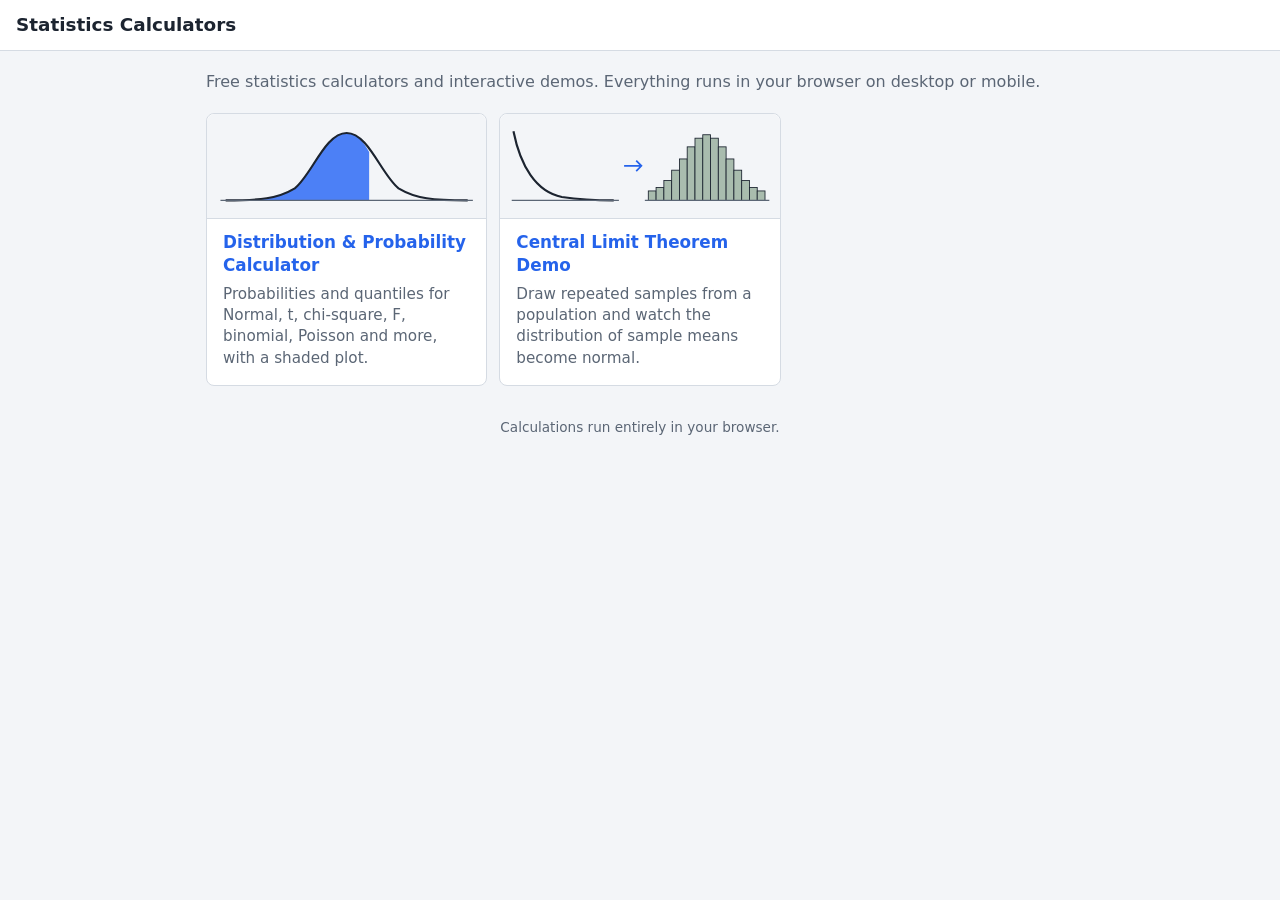
==== index.html @ 56d19792 "first commit" ====
<!DOCTYPE html>
<html lang="en">
<head>
<meta charset="utf-8">
<meta name="viewport" content="width=device-width, initial-scale=1">
<title>Statistics Calculators</title>
<meta name="description" content="Free, in-browser statistics calculators and demos.">
<link rel="stylesheet" href="assets/style.css">
<style>
  main { max-width: 900px; margin: 0 auto; padding: 16px; }
  .intro { color: var(--muted); margin: 4px 0 20px; }
  .cards { display: grid; gap: 12px; grid-template-columns: repeat(auto-fill, minmax(260px, 1fr)); }
  .card { display: block; text-decoration: none; color: inherit; background: var(--panel); border: 1px solid var(--line); border-radius: 8px; padding: 16px; }
  .card:hover, .card:focus-visible { border-color: var(--accent); }
  .card .pic { display: block; width: 100%; height: auto; aspect-ratio: 8 / 3; margin: -16px -16px 12px; width: calc(100% + 32px); max-width: none; background: var(--bg); border-radius: 8px 8px 0 0; border-bottom: 1px solid var(--line); }
  .pic .axis { stroke: var(--muted); stroke-width: 1.5; fill: none; }
  .pic .line { stroke: var(--text); stroke-width: 2.5; fill: none; }
  .pic .fill { fill: var(--shade); opacity: .85; }
  .pic .bar { fill: var(--bar); stroke: var(--text); stroke-width: 1; }
  .pic .dash { stroke: var(--muted); stroke-width: 1.5; stroke-dasharray: 4 4; fill: none; }
  .pic .arrow { stroke: var(--accent); stroke-width: 2; fill: none; }
  .card h2 { border: 0; padding: 0; margin: 0 0 6px; color: var(--accent); }
  .card p { margin: 0; color: var(--muted); font-size: .95rem; }
</style>
</head>
<body>
<header class="top"><h1>Statistics Calculators</h1></header>
<main>
  <p class="intro">Free statistics calculators and interactive demos. Everything runs in your browser on desktop or mobile.</p>
  <div class="cards">
    <a class="card" href="distributions/">
      <svg class="pic" viewBox="0 0 320 120" role="img" aria-label="Normal curve with the area left of a value shaded">
        <path class="fill" d="M20 100 C60 100 80 98 100 86 C120 70 135 22 160 22 C172 22 178 30 186 44 L186 100 Z"/>
        <path class="line" d="M20 100 C60 100 80 98 100 86 C120 70 135 22 160 22 C185 22 200 70 220 86 C240 98 260 100 300 100"/>
        <path class="axis" d="M14 100 H306"/>
      </svg>
      <h2>Distribution &amp; Probability Calculator</h2>
      <p>Probabilities and quantiles for Normal, t, chi-square, F, binomial, Poisson and more, with a shaded plot.</p>
    </a>
    <a class="card" href="clt/">
      <svg class="pic" viewBox="0 0 320 120" role="img" aria-label="A skewed population curve on the left leading to a bell-shaped histogram of sample means on the right">
        <path class="line" d="M14 20 C22 60 40 90 70 96 C90 99 105 100 130 100"/>
        <path class="axis" d="M12 100 H136"/>
        <path class="arrow" d="M142 60 H162 M156 54 L162 60 L156 66"/>
        <rect class="bar" x="170" y="89" width="9" height="11"/><rect class="bar" x="179" y="85" width="9" height="15"/><rect class="bar" x="188" y="77" width="9" height="23"/><rect class="bar" x="197" y="65" width="9" height="35"/><rect class="bar" x="206" y="52" width="9" height="48"/><rect class="bar" x="215" y="38" width="9" height="62"/><rect class="bar" x="224" y="28" width="9" height="72"/><rect class="bar" x="233" y="24" width="9" height="76"/><rect class="bar" x="242" y="28" width="9" height="72"/><rect class="bar" x="251" y="38" width="9" height="62"/><rect class="bar" x="260" y="52" width="9" height="48"/><rect class="bar" x="269" y="65" width="9" height="35"/><rect class="bar" x="278" y="77" width="9" height="23"/><rect class="bar" x="287" y="85" width="9" height="15"/><rect class="bar" x="296" y="89" width="9" height="11"/>
        <path class="axis" d="M166 100 H310"/>
      </svg>
      <h2>Central Limit Theorem Demo</h2>
      <p>Draw repeated samples from a population and watch the distribution of sample means become normal.</p>
    </a>
  </div>
</main>
<footer>Calculations run entirely in your browser.</footer>
</body>
</html>
---- assets/style.css ----
:root {
  --bg: #f3f5f8; --panel: #fff; --text: #1c2430; --muted: #5b6675; --line: #d5dbe3;
  --accent: #2563eb; --shade: #2f6df6; --bar: #a9bcae; --err: #b91c1c;
}
@media (prefers-color-scheme: dark) {
  :root { --bg: #12161c; --panel: #1b212a; --text: #e6eaf0; --muted: #98a3b3; --line: #333c49; --accent: #5b8def; --shade: #4c86ff; --bar: #5f7666; --err: #f87171; }
}
* { box-sizing: border-box; }
body { margin: 0; background: var(--bg); color: var(--text); font: 16px/1.4 system-ui, -apple-system, "Segoe UI", Roboto, sans-serif; }
a { color: var(--accent); }
.top { padding: 12px 16px; border-bottom: 1px solid var(--line); background: var(--panel); display: flex; align-items: center; gap: 14px; flex-wrap: wrap; }
.top h1 { margin: 0; font-size: 1.15rem; }
.top .home { text-decoration: none; font-size: .95rem; }
h2 { margin: 0 0 12px; font-size: 1.05rem; padding-bottom: 6px; border-bottom: 1px solid var(--line); }

.panel { background: var(--panel); border: 1px solid var(--line); border-radius: 8px; padding: 14px; min-width: 0; }
fieldset { border: 1px solid var(--line); border-radius: 6px; margin: 0 0 14px; padding: 10px 12px; min-width: 0; }
legend { color: var(--muted); font-size: .9rem; padding: 0 4px; }
label.row { display: flex; flex-direction: column; gap: 4px; margin-bottom: 14px; }
.radio { display: flex; gap: 8px; align-items: flex-start; padding: 6px 0; cursor: pointer; }
.radio input { margin-top: 4px; }
.inline { display: flex; gap: 16px; flex-wrap: wrap; }

input[type=number], input[type=text], select, button {
  font: inherit; color: var(--text); background: var(--bg); border: 1px solid var(--line); border-radius: 6px; padding: 8px 10px; min-height: 40px;
}
input[type=number], input[type=text], select { width: 100%; }
button { cursor: pointer; margin-top: 6px; }
button:hover { border-color: var(--accent); }
button.primary { background: var(--accent); border-color: var(--accent); color: #fff; }
.field { display: flex; flex-direction: column; gap: 4px; margin-bottom: 8px; font-size: .9rem; color: var(--muted); }

.chart { position: relative; width: 100%; height: 340px; }
canvas { width: 100%; height: 100%; display: block; }
.error { color: var(--err); margin: 4px 0 0; min-height: 1.4em; }

@media (max-width: 760px) {
  .chart { height: 260px; }
  input, select { font-size: 16px; } /* prevent iOS zoom on focus */
}
footer { text-align: center; color: var(--muted); font-size: .85rem; padding: 16px; }
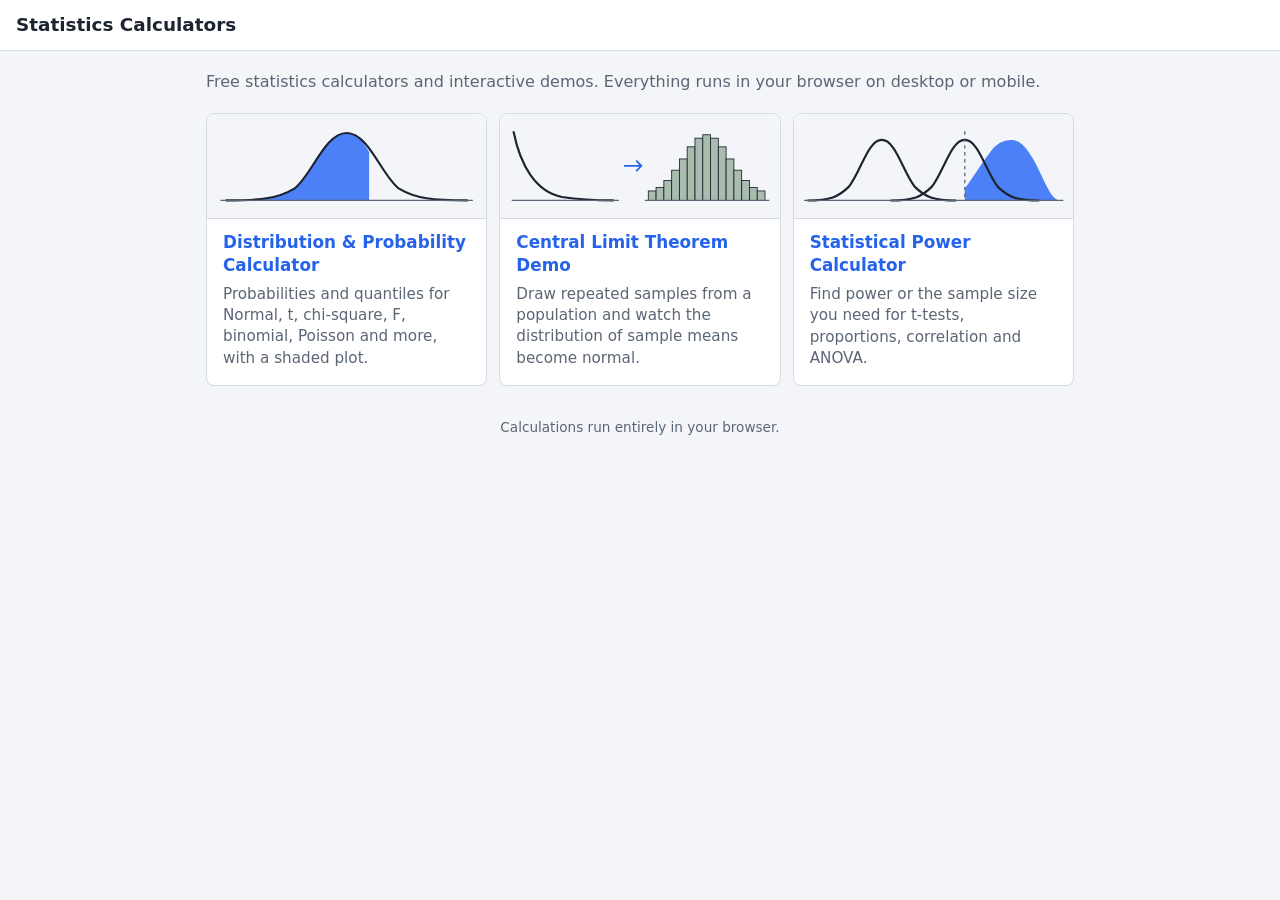
==== commit b3f79b6e: "added statistical power page" ====
--- a/index.html
+++ b/index.html
@@ -48,6 +48,17 @@
       <h2>Central Limit Theorem Demo</h2>
       <p>Draw repeated samples from a population and watch the distribution of sample means become normal.</p>
     </a>
+    <a class="card" href="power/">
+      <svg class="pic" viewBox="0 0 320 120" role="img" aria-label="Two overlapping bell curves with the area of the alternative beyond a critical value shaded">
+        <path class="fill" d="M196 100 L196 86 C204 76 212 62 224 46 C232 34 240 30 250 30 C268 30 280 62 292 86 C296 94 300 98 304 100 Z"/>
+        <path class="line" d="M14 100 C40 100 50 96 62 84 C76 66 84 30 100 30 C116 30 124 66 138 84 C150 96 160 100 186 100"/>
+        <path class="line" d="M110 100 C136 100 146 96 158 84 C172 66 180 30 196 30 C212 30 220 66 234 84 C246 96 256 100 282 100"/>
+        <path class="dash" d="M196 20 V100"/>
+        <path class="axis" d="M10 100 H310"/>
+      </svg>
+      <h2>Statistical Power Calculator</h2>
+      <p>Find power or the sample size you need for t-tests, proportions, correlation and ANOVA.</p>
+    </a>
   </div>
 </main>
 <footer>Calculations run entirely in your browser.</footer>
